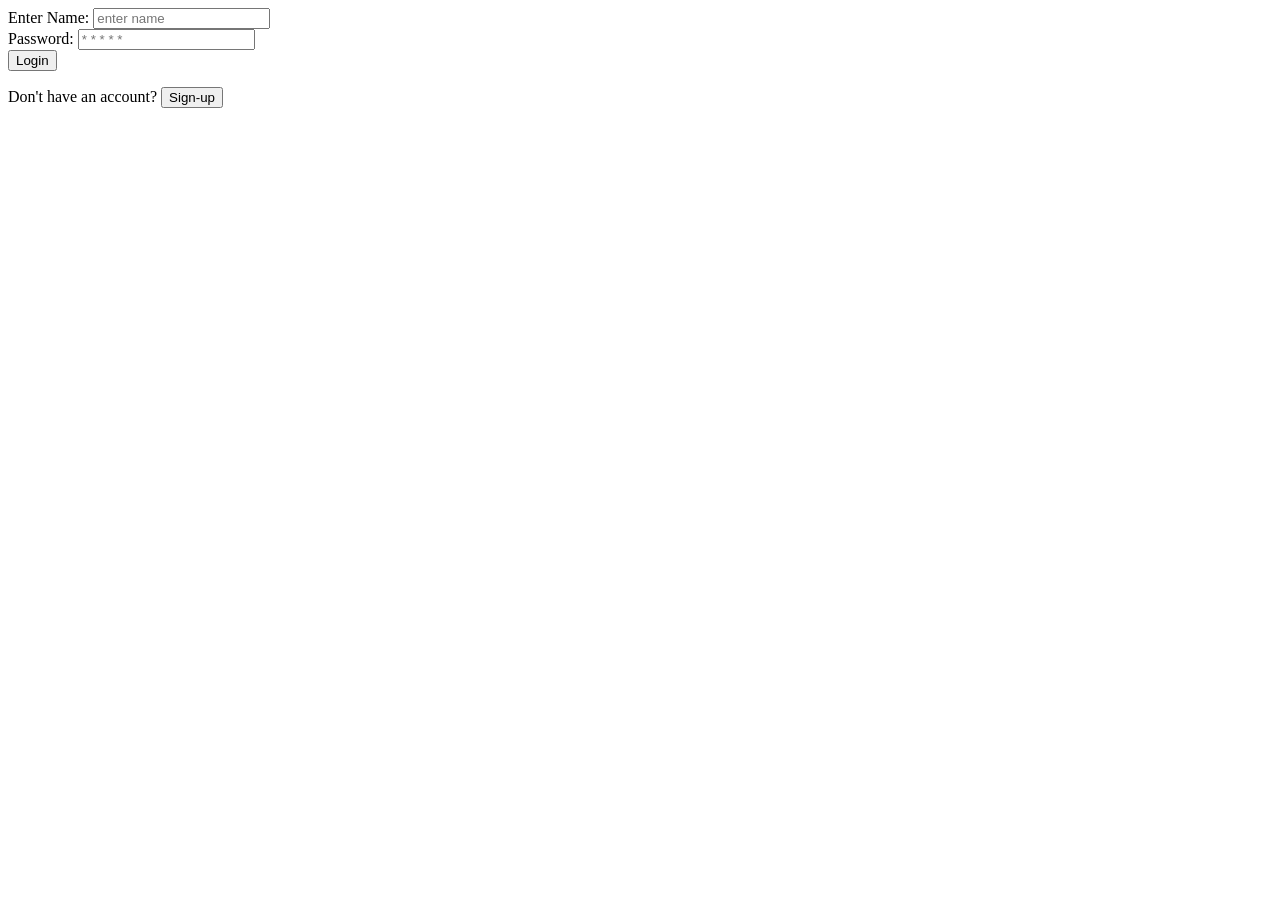
==== index.html @ 07ade186 "initial commit" ====
<!DOCTYPE html>
<html lang="en">

<head>
  <meta charset="UTF-8">
  <meta name="viewport" content="width=device-width, initial-scale=1">
  <title>Login</title>
  <link href="css/style.css" rel="stylesheet">
</head>

<body>
  <form class="sign-in-form" method="post">
    <label>Enter Name:</label>
    <input type="text" name="txtname" placeholder="enter name"><br>

    <label>Password:</label>
    <input type="password" name="password" placeholder="* * * * *"><br>

    <input type="submit" name="btnsubmit" value="Login">
  </form>

  <p>
    Don't have an account?
    <button type="button" class="switch-login-btn" onclick="switchToLogin()">
      Sign-up
    </button>
  </p>

  <script src="index.js"></script>
</body>

</html>
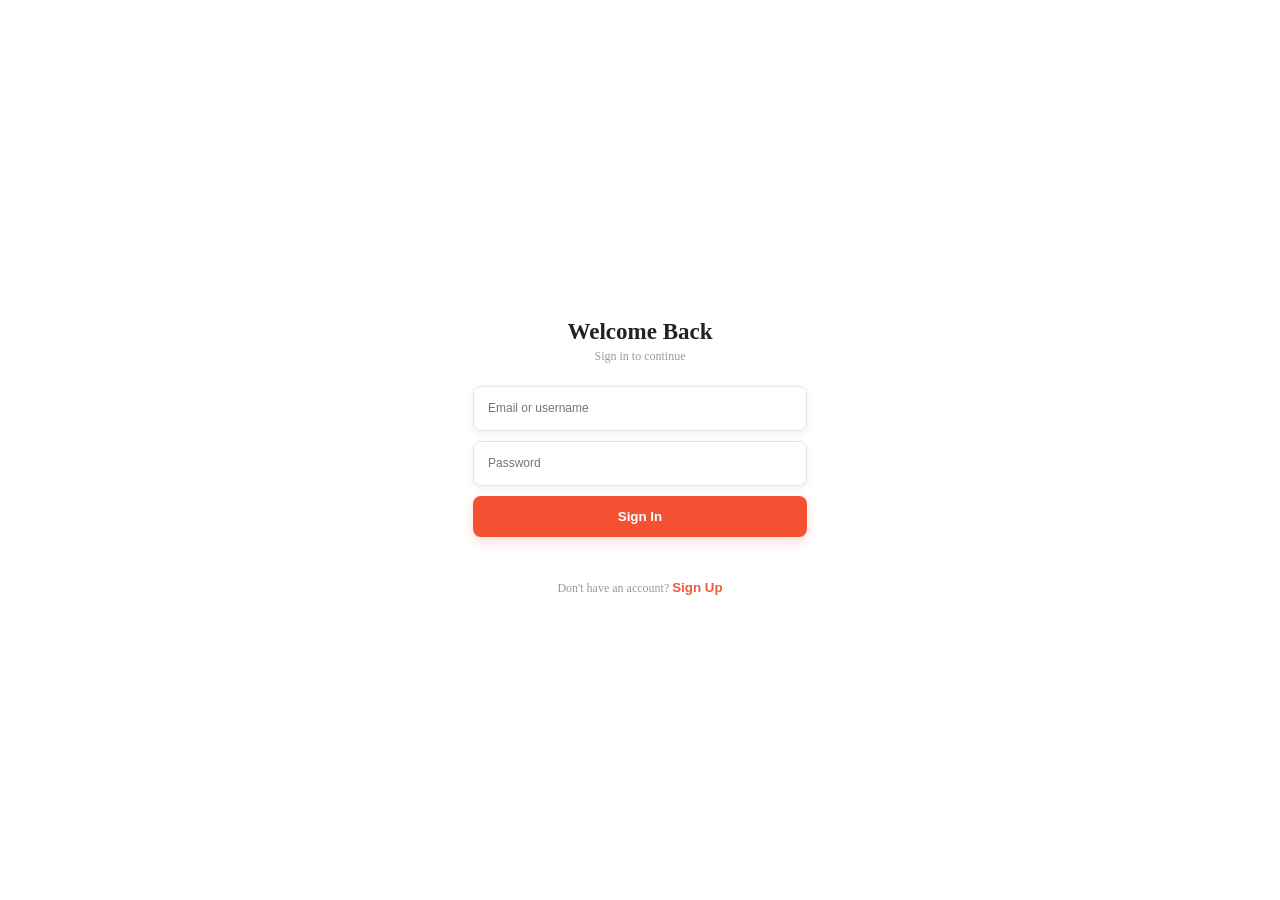
==== commit 6e2de06c: "Styling not yet complete" ====
--- a/index.html
+++ b/index.html
@@ -4,28 +4,32 @@
 <head>
   <meta charset="UTF-8">
   <meta name="viewport" content="width=device-width, initial-scale=1">
-  <title>Login</title>
-  <link href="css/style.css" rel="stylesheet">
+  <title>Sign in</title>
+  <link rel="stylesheet" href="style.css">
 </head>
 
-<body>
-  <form class="sign-in-form" method="post">
-    <label>Enter Name:</label>
-    <input type="text" name="txtname" placeholder="enter name"><br>
+<body class="auth-page">
+  <main class="auth-card">
+    <h1>Welcome Back</h1>
+    <p class="auth-subtitle">Sign in to continue</p>
 
-    <label>Password:</label>
-    <input type="password" name="password" placeholder="* * * * *"><br>
+    <form class="sign-in-form">
+      <label class="input-group">
+        <input type="text" class="user-name" placeholder="Email or username" autocomplete="username" required>
+      </label>
+      <label class="input-group">
+        <input type="password" class="password" placeholder="Password" autocomplete="current-password" required>
+      </label>
 
-    <input type="submit" name="btnsubmit" value="Login">
-  </form>
+      <button type="submit" class="btnsubmit">Sign In </button>
+      <p class="auth-message" role="status"></p>
+    </form>
 
-  <p>
-    Don't have an account?
-    <button type="button" class="switch-login-btn" onclick="switchToLogin()">
-      Sign-up
-    </button>
-  </p>
-
+    <p class="switch-statement">
+      Don't have an account?
+      <button type="button" class="switch-login-btn">Sign Up</button>
+    </p>
+  </main>
   <script src="index.js"></script>
 </body>
 
--- a/style.css
+++ b/style.css
@@ -0,0 +1,183 @@
+* {
+  box-sizing: border-box;
+}
+
+body {
+  margin: 0;
+  color: #222;
+  background: #fff;
+}
+
+.auth-page {
+  min-height: 100vh;
+  display: grid;
+  place-items: center;
+  background: #fff;
+}
+
+.auth-card {
+  width: min(100% - 32px, 390px);
+  padding: 36px 28px 28px;
+  text-align: center;
+}
+
+.profile-icon {
+  width: 58px;
+  height: 58px;
+  margin: 0 auto 12px;
+  display: grid;
+  place-items: center;
+  border: 2px solid #8ed9b4;
+  border-radius: 50%;
+  color: #70c995;
+  font-size: 36px;
+  line-height: 1;
+  box-shadow: 0 0 0 10px #f2fbf5;
+}
+
+.auth-card h1 {
+  margin: 18px 0 4px;
+  font-size: 23px;
+}
+
+.auth-subtitle,
+.auth-message,
+.switch-statement {
+  color: #999;
+  font-size: 12px;
+}
+
+.auth-subtitle {
+  margin: 0 0 22px;
+}
+
+.sign-in-form {
+  display: grid;
+  gap: 10px;
+  text-align: left;
+}
+
+.input-group {
+  min-height: 45px;
+  display: flex;
+  align-items: center;
+  gap: 9px;
+  padding: 0 12px;
+  border: 1px solid #e5e5e5;
+  border-radius: 8px;
+  color: #8ed9b4;
+  box-shadow: 0 2px 8px #eee;
+}
+
+.input-group input {
+  width: 100%;
+  border: 0;
+  outline: 0;
+  font-size: 12px;
+}
+
+.switch-login-btn {
+  color: #f05a3b;
+}
+
+.btnsubmit {
+  width: 100%;
+  padding: 13px;
+  border: 0;
+  border-radius: 8px;
+  background: #f45132;
+  color: #fff;
+  font-weight: 700;
+  cursor: pointer;
+  box-shadow: 0 5px 12px #f4513235;
+}
+
+.btnsubmit:hover {
+  background: #de4327;
+}
+
+.auth-message {
+  min-height: 15px;
+  margin: 0;
+  text-align: center;
+}
+
+.auth-message.error {
+  color: #dc3d2b;
+}
+
+.switch-statement {
+  margin-top: 18px;
+}
+
+.switch-login-btn {
+  padding: 0;
+  border: 0;
+  background: transparent;
+  font-weight: 700;
+  cursor: pointer;
+}
+
+nav {
+  display: flex;
+  gap: 12px;
+  align-items: center;
+  padding: 18px 5%;
+}
+
+nav a {
+  color: #f45132;
+}
+
+.uni-search,
+.uni-type-filter,
+.search-btn {
+  min-height: 34px;
+  padding: 6px 10px;
+  border: 1px solid #ddd;
+  border-radius: 6px;
+  background: #fff;
+}
+
+.search-btn {
+  cursor: pointer;
+}
+
+.main-body,
+.favourites-body {
+  display: grid;
+  grid-template-columns: repeat(auto-fit, minmax(230px, 1fr));
+  gap: 16px;
+  padding: 24px 5%;
+}
+
+.university-card {
+  position: relative;
+  padding: 18px;
+  border: 1px solid #eee;
+  border-radius: 10px;
+  box-shadow: 0 2px 8px #eee;
+}
+
+.uni-name {
+  margin: 0;
+  padding-right: 30px;
+  font-weight: 700;
+}
+
+.fav {
+  position: absolute;
+  top: 14px;
+  right: 16px;
+  border: 0;
+  background: transparent;
+  color: #f45132;
+  font-size: 24px;
+  cursor: pointer;
+}
+
+.empty-state {
+  grid-column: 1 / -1;
+  color: #888;
+  text-align: center;
+}
